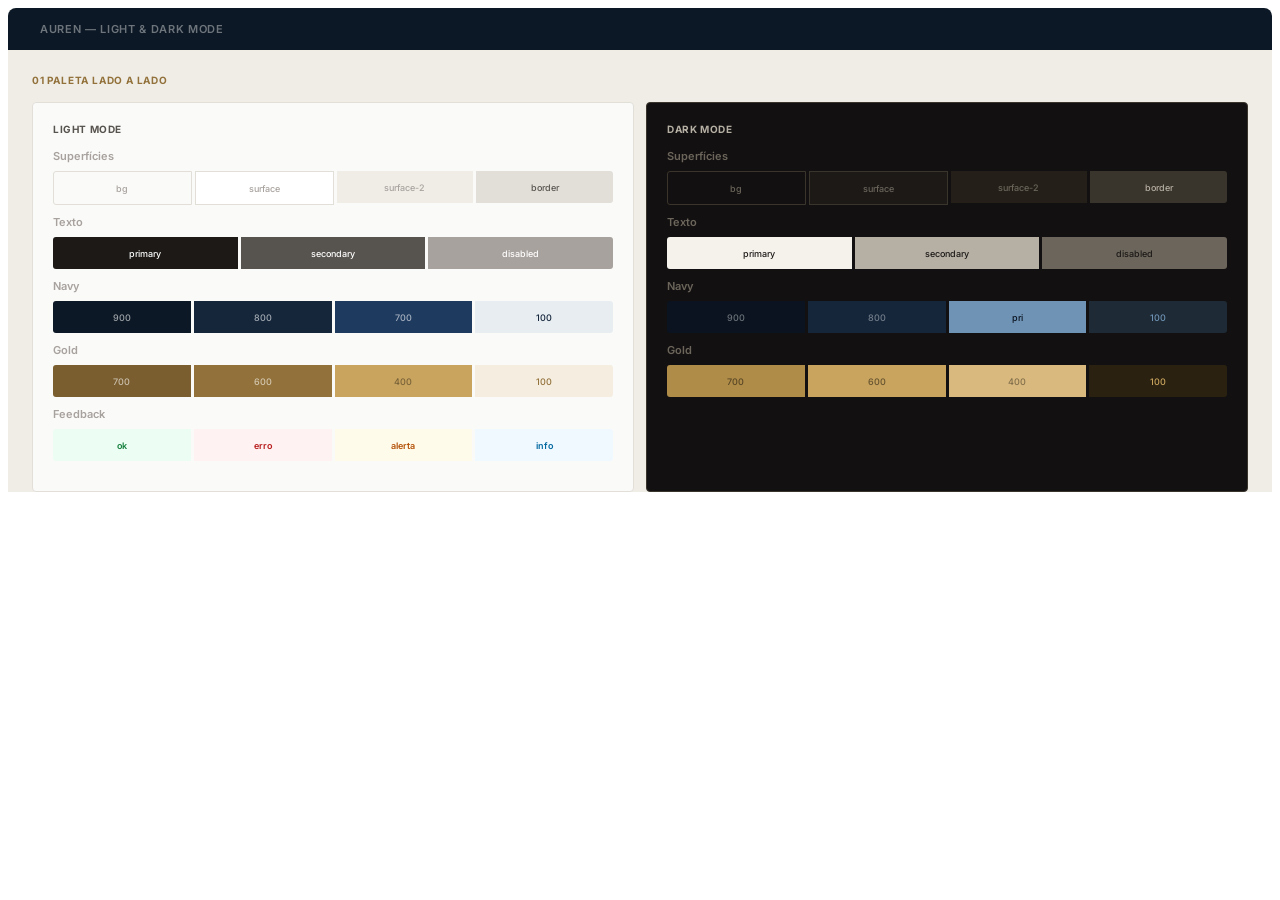
==== projeto-1/paleta.html @ 31038db4 "Add arquivo de paleta de cor" ====
<!DOCTYPE html>
<html lang="en">

<head>
    <meta charset="UTF-8">
    <meta name="viewport" content="width=device-width, initial-scale=1.0">
    <title>Document</title>
</head>

<body>
    <div id="auren-ld" style="border-radius: 8px; border: 0.5px solid var(--color-border-tertiary); overflow: hidden;">
        <style>
            @import url('https://fonts.googleapis.com/css2?family=Inter:wght@400;500;600;700;800&family=IBM+Plex+Mono:wght@400;500&display=swap');

            #auren-ld {
                font-family: 'Inter', sans-serif;
                font-size: 13px;
                color: #1C1917;
            }

            .a-mono {
                font-family: 'IBM Plex Mono', monospace;
            }

            .section-label {
                font-size: 10px;
                font-weight: 700;
                text-transform: uppercase;
                letter-spacing: .08em;
                color: #92723A;
                margin: 0 0 16px;
            }

            .sub-label {
                font-size: 11px;
                font-weight: 600;
                color: #A8A29E;
                margin: 0 0 8px;
            }

            .mode-col {
                flex: 1;
                padding: 20px;
                border-radius: 4px;
            }

            .mode-label {
                font-size: 10px;
                font-weight: 700;
                text-transform: uppercase;
                letter-spacing: .06em;
                margin: 0 0 14px;
            }

            .swatch-row {
                display: flex;
                gap: 3px;
                margin-bottom: 10px;
            }

            .swatch {
                height: 32px;
                flex: 1;
                display: flex;
                align-items: center;
                justify-content: center;
                font-size: 9px;
                font-weight: 500;
            }

            .swatch:first-child {
                border-radius: 3px 0 0 3px;
            }

            .swatch:last-child {
                border-radius: 0 3px 3px 0;
            }

            .tag-demo {
                display: inline-flex;
                align-items: center;
                border-radius: 2px;
                padding: 3px 9px 3px 7px;
                font-size: 11px;
                font-weight: 600;
                border-left: 3px solid;
            }

            .comp-row {
                display: flex;
                gap: 8px;
                align-items: center;
                margin-bottom: 10px;
            }
        </style>

        <div
            style="background: #0C1825; padding: 14px 32px; display: flex; justify-content: space-between; align-items: center;">
            <span
                style="font-size: 11px; font-weight: 600; color: rgba(255,255,255,0.4); letter-spacing: .06em; text-transform: uppercase;">Auren
                — Light &amp; dark mode</span>
        </div>

        <div style="background: #F0EDE7; padding: 24px 24px 0;">
            <p class="section-label">01 Paleta lado a lado</p>
            <div style="display: flex; gap: 12px; margin-bottom: 24px;">

                <div class="mode-col" style="background: #FAFAF9; border: 1px solid #E2DFD9;">
                    <p class="mode-label" style="color: #57534E;">Light mode</p>

                    <p class="sub-label">Superfícies</p>
                    <div class="swatch-row">
                        <div class="swatch" style="background: #FAFAF9; color: #A8A29E; border: 1px solid #E2DFD9;">bg
                        </div>
                        <div class="swatch" style="background: #FFFFFF; color: #A8A29E; border: 1px solid #E2DFD9;">
                            surface</div>
                        <div class="swatch" style="background: #F0EDE7; color: #A8A29E;">surface-2</div>
                        <div class="swatch" style="background: #E2DFD9; color: #57534E;">border</div>
                    </div>

                    <p class="sub-label">Texto</p>
                    <div class="swatch-row">
                        <div class="swatch" style="background: #1C1917; color: #fff;">primary</div>
                        <div class="swatch" style="background: #57534E; color: #fff;">secondary</div>
                        <div class="swatch" style="background: #A8A29E; color: #fff;">disabled</div>
                    </div>

                    <p class="sub-label">Navy</p>
                    <div class="swatch-row">
                        <div class="swatch" style="background: #0C1825; color: rgba(255,255,255,0.6);">900</div>
                        <div class="swatch" style="background: #15263B; color: rgba(255,255,255,0.6);">800</div>
                        <div class="swatch" style="background: #1E3A5F; color: rgba(255,255,255,0.6);">700</div>
                        <div class="swatch" style="background: #E8EDF2; color: #15263B;">100</div>
                    </div>

                    <p class="sub-label">Gold</p>
                    <div class="swatch-row">
                        <div class="swatch" style="background: #7A5E2F; color: rgba(255,255,255,0.6);">700</div>
                        <div class="swatch" style="background: #92723A; color: rgba(255,255,255,0.6);">600</div>
                        <div class="swatch" style="background: #C9A45E; color: rgba(0,0,0,0.4);">400</div>
                        <div class="swatch" style="background: #F5EDE0; color: #92723A;">100</div>
                    </div>

                    <p class="sub-label">Feedback</p>
                    <div class="swatch-row">
                        <div class="swatch" style="background: #ECFDF3; color: #15803D; font-weight: 600;">ok</div>
                        <div class="swatch" style="background: #FEF2F2; color: #B91C1C; font-weight: 600;">erro</div>
                        <div class="swatch" style="background: #FFFBEB; color: #B45309; font-weight: 600;">alerta</div>
                        <div class="swatch" style="background: #F0F9FF; color: #0369A1; font-weight: 600;">info</div>
                    </div>
                </div>

                <div class="mode-col" style="background: #121010; border: 1px solid #3A352C;">
                    <p class="mode-label" style="color: #B5AFA4;">Dark mode</p>

                    <p class="sub-label" style="color: #6B655B;">Superfícies</p>
                    <div class="swatch-row">
                        <div class="swatch" style="background: #121010; color: #6B655B; border: 1px solid #3A352C;">bg
                        </div>
                        <div class="swatch" style="background: #1C1917; color: #6B655B; border: 1px solid #3A352C;">
                            surface</div>
                        <div class="swatch" style="background: #242019; color: #6B655B;">surface-2</div>
                        <div class="swatch" style="background: #3A352C; color: #B5AFA4;">border</div>
                    </div>

                    <p class="sub-label" style="color: #6B655B;">Texto</p>
                    <div class="swatch-row">
                        <div class="swatch" style="background: #F5F2EC; color: #1C1917;">primary</div>
                        <div class="swatch" style="background: #B5AFA4; color: #1C1917;">secondary</div>
                        <div class="swatch" style="background: #6B655B; color: #1C1917;">disabled</div>
                    </div>

                    <p class="sub-label" style="color: #6B655B;">Navy</p>
                    <div class="swatch-row">
                        <div class="swatch" style="background: #0A131F; color: rgba(255,255,255,0.4);">900</div>
                        <div class="swatch" style="background: #15263B; color: rgba(255,255,255,0.4);">800</div>
                        <div class="swatch" style="background: #6F93B5; color: #0A131F;">pri</div>
                        <div class="swatch" style="background: #1E2A35; color: #6F93B5;">100</div>
                    </div>

                    <p class="sub-label" style="color: #6B655B;">Gold</p>
                    <div class="swatch-row">
                        <div class="swatch" style="background: #B08C49; color: rgba(0,0,0,0.5);">700</div>
                        <div class="swatch" style="background: #C9A45E; color: rgba(0,0,0,0.5);">600</div>
                        <div class="swatch" style="background: #D9B97E; color: rgba(0,0,0,0.4);">400</div>
                        <div class="swatch" style="background: #2A2110; color: #C9A45E;">100</div>
</body>

</html>
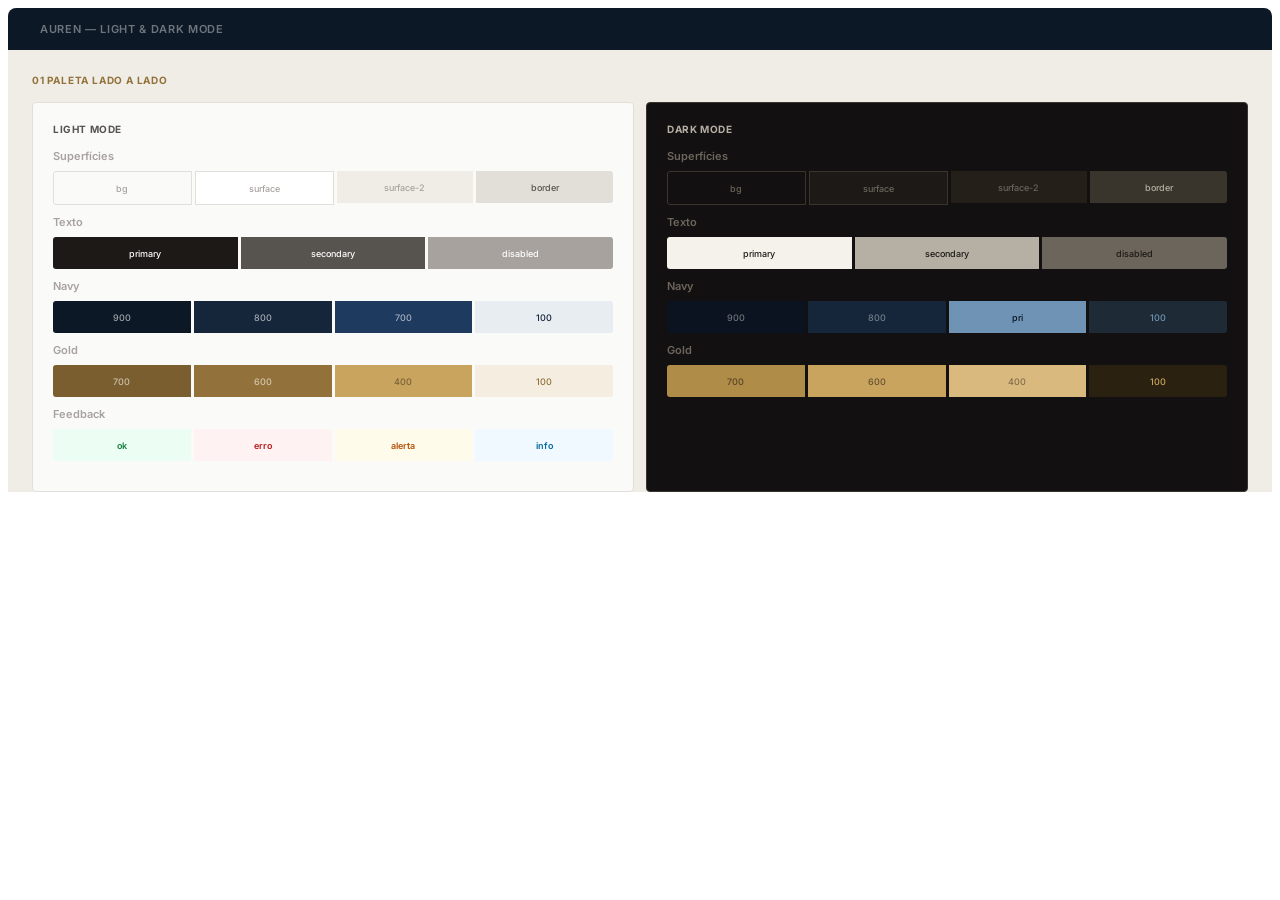
==== commit f0d54774: "Paleta de cor Auren" ====
--- a/projeto-1/paleta.html
+++ b/projeto-1/paleta.html
@@ -1,6 +1,6 @@
 <!DOCTYPE html>
 <html lang="en">
-
+<!--teste-->
 <head>
     <meta charset="UTF-8">
     <meta name="viewport" content="width=device-width, initial-scale=1.0">
